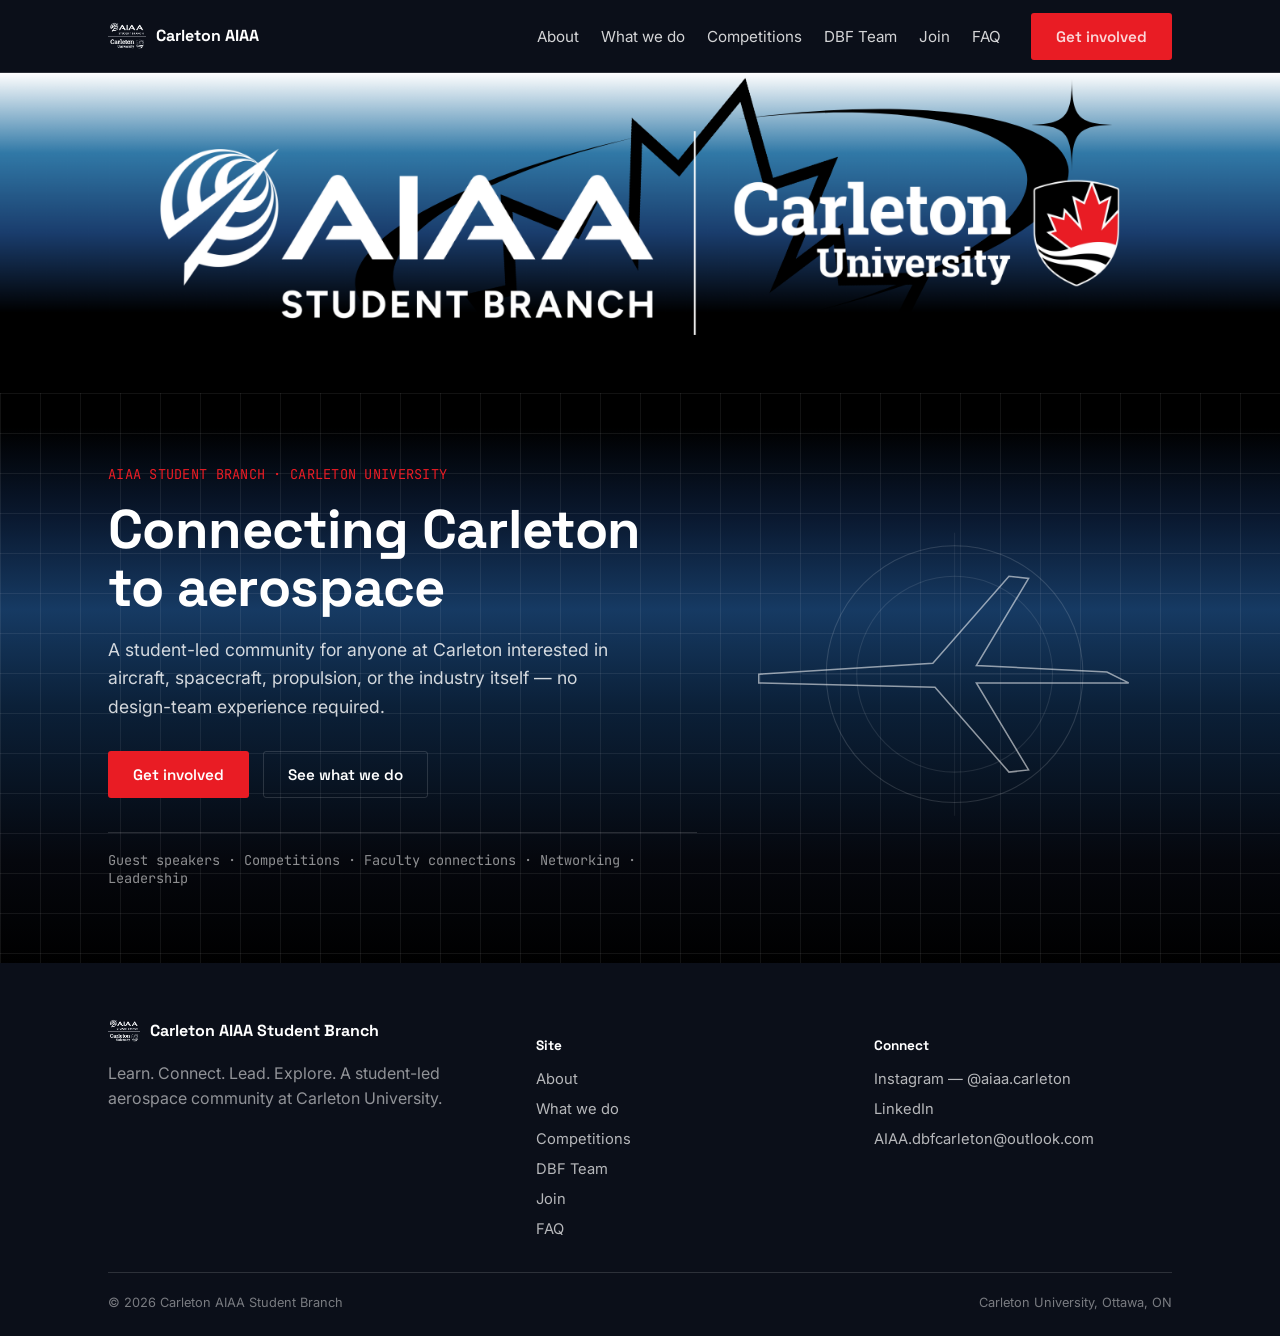
==== index.html @ 4fc7aabe "Logo Changes and Sponsorship Changes" ====
<!DOCTYPE html>
<html lang="en">
<head>
<meta charset="UTF-8">
<meta name="viewport" content="width=device-width, initial-scale=1">
<title>Home — Carleton AIAA Student Branch</title>
<meta name="description" content="The AIAA Student Branch at Carleton University — guest speakers, competitions like Design/Build/Fly, faculty connections, and a student-led aerospace community.">
<link rel="stylesheet" href="style.css">
</head>
<body>
<nav class="nav">
  <div class="wrap">
    <a href="index.html" class="nav-brand">
      <img src="assets/square_transparent.png" alt="Carleton AIAA">
      <span>Carleton AIAA</span>
    </a>
    <button class="nav-toggle" id="navToggle" aria-label="Toggle menu" aria-expanded="false">&#9776;</button>
    <ul class="nav-links" id="navLinks">
      <li><a href="about.html">About</a></li>
      <li><a href="what-we-do.html">What we do</a></li>
      <li><a href="competitions.html">Competitions</a></li>
      <li><a href="dbf.html">DBF Team</a></li>
      <li><a href="join.html">Join</a></li>
      <li><a href="faq.html">FAQ</a></li>
      <li class="nav-cta"><a class="btn btn-primary" href="join.html">Get involved</a></li>
    </ul>
  </div>
</nav>
<div class="banner"><img src="assets/banner.png" alt="Carleton AIAA — Carleton University"></div>
<header class="hero" id="top">
  <div class="blueprint-grid"></div>
  <div class="wrap">
    <div>
      <div class="hero-kicker">AIAA STUDENT BRANCH &middot; CARLETON UNIVERSITY</div>
      <h1>Connecting Carleton to aerospace</h1>
      <p class="lead">A student-led community for anyone at Carleton interested in aircraft, spacecraft, propulsion, or the industry itself — no design-team experience required.</p>
      <div class="hero-actions">
        <a class="btn btn-primary" href="join.html">Get involved</a>
        <a class="btn btn-ghost" href="what-we-do.html">See what we do</a>
      </div>
      <div class="hero-chips mono">Guest speakers &middot; Competitions &middot; Faculty connections &middot; Networking &middot; Leadership</div>
    </div>
    <div class="hero-art" aria-hidden="true">
      <svg viewBox="0 0 400 300" fill="none" xmlns="http://www.w3.org/2000/svg">
  <path d="M20 150 L180 140 L250 60 L268 62 L220 142 L340 148 L360 158 L220 158 L268 238 L250 240 L182 162 L20 158 Z" stroke="currentColor" stroke-width="1.4"/>
  <circle cx="200" cy="150" r="118" stroke="currentColor" stroke-opacity="0.25" stroke-width="1"/>
  <circle cx="200" cy="150" r="90" stroke="currentColor" stroke-opacity="0.18" stroke-width="1"/>
  <line x1="200" y1="20" x2="200" y2="280" stroke="currentColor" stroke-opacity="0.12"/>
  <line x1="60" y1="150" x2="340" y2="150" stroke="currentColor" stroke-opacity="0.12"/>
</svg>
    </div>
  </div>
</header>
<footer>
  <div class="wrap">
    <div class="footer-top">
      <div>
        <div class="footer-brand">
          <img src="assets/square_transparent.png" alt="Carleton AIAA">
          <span>Carleton AIAA Student Branch</span>
        </div>
        <p style="color:rgba(255,255,255,0.55); max-width: 34ch;">Learn. Connect. Lead. Explore. A student-led aerospace community at Carleton University.</p>
      </div>
      <div>
        <h5>Site</h5>
        <ul>
          <li><a href="about.html">About</a></li>
          <li><a href="what-we-do.html">What we do</a></li>
          <li><a href="competitions.html">Competitions</a></li>
          <li><a href="dbf.html">DBF Team</a></li>
          <li><a href="join.html">Join</a></li>
          <li><a href="faq.html">FAQ</a></li>
        </ul>
      </div>
      <div>
        <h5>Connect</h5>
        <ul>
          <li><a href="https://www.instagram.com/aiaa.carleton" target="_blank" rel="noopener">Instagram &mdash; @aiaa.carleton</a></li>
          <li><a href="https://www.linkedin.com/company/108041948/" target="_blank" rel="noopener">LinkedIn</a></li>
          <li><a href="mailto:AIAA.dbfcarleton@outlook.com">AIAA.dbfcarleton@outlook.com</a></li>
        </ul>
      </div>
    </div>
    <div class="footer-bottom">
      <span>&copy; <span id="year"></span> Carleton AIAA Student Branch</span>
      <span>Carleton University, Ottawa, ON</span>
    </div>
  </div>
</footer>

<script src="script.js"></script>
</body>
</html>
---- style.css ----
/* ===================== Fonts ===================== */
@font-face {
  font-family: 'Space Grotesk';
  src: url('fonts/SpaceGrotesk.woff2') format('woff2');
  font-weight: 300 700;
  font-display: swap;
}
@font-face {
  font-family: 'Inter';
  src: url('fonts/Inter.woff2') format('woff2');
  font-weight: 100 900;
  font-display: swap;
}
@font-face {
  font-family: 'JetBrains Mono';
  src: url('fonts/JetBrainsMono.woff2') format('woff2');
  font-weight: 300 700;
  font-display: swap;
}

/* ===================== Tokens ===================== */
:root {
  --navy: #0B0F19;
  --blue-hi: #7FADCC;
  --blue-mid: #2C6D9B;
  --blue-deep: #17325A;
  --black: #000000;
  --paper: #FAF9F6;
  --paper-2: #F1EFEA;
  --red: #E91C24;
  --red-dim: #B4141A;
  --ink: #14151A;
  --ink-soft: #4A4C55;
  --line-light: rgba(0,0,0,0.12);
  --line-dark: rgba(255,255,255,0.14);
  --grid-line: rgba(255,255,255,0.07);
  --max: 1120px;

  /* the blended gradient used under any banner image - first stops MUST be pure
     black to seamlessly match the banner's own black bottom edge */
  --brand-gradient: linear-gradient(180deg,
    #000000 0%,
    #000000 6%,
    #0A1930 22%,
    #163A63 38%,
    #0B2038 55%,
    #05070D 82%,
    #000000 100%);
}

* { box-sizing: border-box; }
html { scroll-behavior: smooth; }
body {
  margin: 0;
  font-family: 'Inter', sans-serif;
  color: var(--ink);
  background: var(--paper);
  -webkit-font-smoothing: antialiased;
}
img { max-width: 100%; display: block; }
a { color: inherit; }
:focus-visible { outline: 2px solid var(--red); outline-offset: 3px; }
@media (prefers-reduced-motion: reduce) {
  html { scroll-behavior: auto; }
  * { animation: none !important; transition: none !important; }
}

.wrap { max-width: var(--max); margin: 0 auto; padding: 0 28px; }

h1, h2, h3 {
  font-family: 'Space Grotesk';
  font-weight: 700;
  letter-spacing: -0.01em;
  margin: 0;
  color: var(--ink);
}
p { line-height: 1.6; margin: 0 0 16px 0; max-width: 62ch; color: var(--ink-soft); }
p.lead { color: var(--ink); font-size: 1.05rem; }

.mono { font-family: 'JetBrains Mono'; }

.section { padding: 88px 0; }
.section.tight { padding: 64px 0; }
.section-head { max-width: 640px; margin-bottom: 40px; }
.section-head h2 { font-size: clamp(1.6rem, 3vw, 2.2rem); margin-bottom: 14px; }
.rule { width: 44px; height: 3px; background: var(--red); margin-bottom: 18px; }

.btn {
  display: inline-flex; align-items: center; gap: 8px;
  padding: 13px 24px; font-family: 'Space Grotesk'; font-weight: 600; font-size: 0.95rem;
  border-radius: 3px; text-decoration: none; border: 1px solid transparent; cursor: pointer;
}
.btn-primary { background: var(--red); color: #fff; }
.btn-primary:hover { background: var(--red-dim); }
.btn-ghost { border-color: var(--line-dark); color: #fff; }
.btn-ghost:hover { border-color: #fff; }
.btn-outline { border-color: var(--line-light); color: var(--ink); }
.btn-outline:hover { border-color: var(--ink); }

/* ===================== Nav ===================== */
.nav {
  background: var(--navy);
  border-bottom: 1px solid var(--line-dark);
  position: sticky; top: 0; z-index: 50;
}
.nav .wrap { display: flex; align-items: center; justify-content: space-between; height: 72px; }
.nav-brand { display: flex; align-items: center; gap: 10px; text-decoration: none; }
.nav-brand img { height: 38px; width: auto; }
.nav-brand span { font-family: 'Space Grotesk'; font-weight: 700; color: #fff; font-size: 1rem; line-height: 1.15; }
.nav-links { display: flex; align-items: center; gap: 22px; list-style: none; margin: 0; padding: 0; }
.nav-links a { color: rgba(255,255,255,0.82); text-decoration: none; font-size: 0.95rem; }
.nav-links a:hover, .nav-links a.active { color: #fff; }
.nav-links a.active { border-bottom: 2px solid var(--red); padding-bottom: 4px; }
.nav-cta { margin-left: 8px; }
.nav-toggle { display: none; }

@media (max-width: 1040px) {
  .nav-links {
    position: absolute; top: 72px; left: 0; right: 0; background: var(--navy);
    flex-direction: column; align-items: flex-start; padding: 8px 28px 24px; gap: 18px;
    border-bottom: 1px solid var(--line-dark); display: none;
  }
  .nav-links.open { display: flex; }
  .nav-links a.active { border-bottom: none; color: var(--red); }
  .nav-toggle {
    display: block; background: none; border: 1px solid var(--line-dark); color: #fff;
    width: 40px; height: 40px; border-radius: 3px; font-size: 1.1rem;
  }
  .nav-cta { margin-left: 0; }
}

/* ===================== Banner (full-bleed logo strip) ===================== */
.banner { width: 100%; line-height: 0; }
.banner img { width: 100%; height: auto; display: block; }

/* ===================== Hero (homepage only) ===================== */
.hero {
  position: relative;
  background: var(--brand-gradient);
  color: #fff;
  overflow: hidden;
  padding: 72px 0 76px;
}
.blueprint-grid {
  position: absolute; inset: 0;
  background-image:
    linear-gradient(var(--grid-line) 1px, transparent 1px),
    linear-gradient(90deg, var(--grid-line) 1px, transparent 1px);
  background-size: 40px 40px;
}
.hero .wrap { position: relative; z-index: 2; display: grid; grid-template-columns: 1.15fr 0.85fr; gap: 40px; align-items: center; }
.hero-kicker { font-family: 'JetBrains Mono'; font-size: 0.85rem; color: var(--red); margin-bottom: 18px; letter-spacing: 0.02em; }
.hero h1 { color: #fff; font-size: clamp(2.2rem, 4.4vw, 3.4rem); line-height: 1.06; margin-bottom: 20px; }
.hero p.lead { color: rgba(255,255,255,0.82); font-size: 1.1rem; max-width: 46ch; margin-bottom: 30px; }
.hero-actions { display: flex; gap: 14px; flex-wrap: wrap; margin-bottom: 34px; }
.hero-chips { font-size: 0.85rem; color: rgba(255,255,255,0.55); border-top: 1px solid var(--line-dark); padding-top: 18px; }
.hero-art { position: relative; }
.hero-art svg { width: 100%; height: auto; color: rgba(255,255,255,0.55); }
.hero-art svg { transition: transform 0.4s ease; }
.hero-art:hover svg { transform: scale(1.03) rotate(-1deg); }

/* card lift/hover polish for a more dynamic feel */
.nav-tile, .comp-card { transition: border-color 0.15s ease, transform 0.2s ease, box-shadow 0.2s ease; }
.nav-tile:hover, .comp-card:hover { transform: translateY(-3px); box-shadow: 0 10px 24px rgba(11,15,25,0.08); }
.btn { transition: background 0.15s ease, border-color 0.15s ease, transform 0.15s ease; }
.btn:hover { transform: translateY(-1px); }
.fact { transition: transform 0.2s ease; }
.fact:hover { transform: translateY(-2px); }

/* ===================== Sponsorship tiers ===================== */
.tier-grid { display: grid; grid-template-columns: repeat(4, 1fr); gap: 18px; margin-top: 32px; }
@media (max-width: 1000px) { .tier-grid { grid-template-columns: repeat(2, 1fr); } }
@media (max-width: 560px) { .tier-grid { grid-template-columns: 1fr; } }
.tier-card { border: 1px solid var(--line-light); border-radius: 4px; padding: 26px 22px; display: flex; flex-direction: column; }
.tier-card.featured { border-color: var(--red); position: relative; }
.tier-card.featured::before {
  content: 'MOST IMPACT'; position: absolute; top: -11px; left: 26px;
  background: var(--red); color: #fff; font-family: 'JetBrains Mono'; font-size: 0.68rem;
  padding: 3px 8px; border-radius: 2px; letter-spacing: 0.03em;
}
.tier-name { font-family: 'JetBrains Mono'; color: var(--red); font-size: 0.8rem; margin-bottom: 8px; }
.tier-card h3 { font-size: 1.3rem; margin-bottom: 4px; }
.tier-amount { font-family: 'Space Grotesk'; font-weight: 700; font-size: 1.05rem; color: var(--ink-soft); margin-bottom: 16px; }
.tier-card ul { list-style: none; margin: 0; padding: 0; display: flex; flex-direction: column; gap: 10px; flex: 1; }
.tier-card li { font-size: 0.88rem; color: var(--ink-soft); padding-left: 18px; position: relative; }
.tier-card li::before { content: '+'; position: absolute; left: 0; color: var(--red); font-weight: 700; }

/* ===================== Sponsor wall ===================== */
.sponsor-grid { display: grid; grid-template-columns: repeat(3, 1fr); gap: 20px; margin-top: 8px; }
@media (max-width: 700px) { .sponsor-grid { grid-template-columns: repeat(2, 1fr); } }
@media (max-width: 460px) { .sponsor-grid { grid-template-columns: 1fr; } }
.sponsor-card {
  border: 1px solid var(--line-light); border-radius: 4px; padding: 28px 20px;
  display: flex; flex-direction: column; align-items: center; text-align: center; gap: 12px;
  transition: border-color 0.15s ease, transform 0.2s ease;
}
.sponsor-card:hover { border-color: var(--red); transform: translateY(-3px); }
.sponsor-logo {
  width: 100%; height: 64px; display: flex; align-items: center; justify-content: center;
  font-family: 'Space Grotesk'; font-weight: 700; color: var(--ink-soft); font-size: 0.95rem;
  border: 1px dashed var(--line-light); border-radius: 3px; background: var(--paper-2);
}
.sponsor-card img.sponsor-logo { object-fit: contain; padding: 8px; border: none; background: none; }
.sponsor-name { font-family: 'Space Grotesk'; font-weight: 600; font-size: 0.95rem; }
.sponsor-tier-tag { font-family: 'JetBrains Mono'; font-size: 0.72rem; color: var(--red); }

.social-cta {
  display: flex; align-items: center; justify-content: space-between; flex-wrap: wrap; gap: 20px;
  background: var(--paper-2); border-radius: 4px; padding: 28px 32px; margin-top: 40px;
}
.social-cta h3 { font-size: 1.1rem; margin-bottom: 4px; }
.social-cta p { margin: 0; font-size: 0.9rem; }

/* ===================== Scroll reveal ===================== */
.reveal { opacity: 0; transform: translateY(22px); transition: opacity 0.65s ease, transform 0.65s ease; }
.reveal.is-visible { opacity: 1; transform: translateY(0); }
@media (prefers-reduced-motion: reduce) {
  .reveal { opacity: 1; transform: none; transition: none; }
}

/* ===================== Budget / timeline blocks ===================== */
.budget-grid { display: grid; grid-template-columns: 1fr 1fr; gap: 24px; margin-top: 28px; }
@media (max-width: 800px) { .budget-grid { grid-template-columns: 1fr; } }
.budget-card { border: 1px solid var(--line-light); border-radius: 4px; padding: 28px; }
.budget-card .bk { font-family: 'JetBrains Mono'; color: var(--red); font-size: 0.78rem; margin-bottom: 8px; }
.budget-card h3 { font-size: 1.1rem; margin-bottom: 2px; }
.budget-card .amount { font-family: 'Space Grotesk'; font-weight: 700; font-size: 1.8rem; margin: 8px 0 16px; }
.budget-bars { display: flex; flex-direction: column; gap: 10px; margin-bottom: 16px; }
.budget-bar-row { display: flex; align-items: center; gap: 12px; font-size: 0.85rem; }
.budget-bar-row .label { width: 100px; flex-shrink: 0; color: var(--ink-soft); }
.budget-bar-track { flex: 1; height: 8px; background: var(--paper-2); border-radius: 4px; overflow: hidden; }
.budget-bar-fill { height: 100%; background: var(--red); border-radius: 4px; }
.budget-bar-row .pct { width: 68px; text-align: right; font-family: 'JetBrains Mono'; font-size: 0.78rem; color: var(--ink-soft); }
.budget-card ul { list-style: none; margin: 0; padding: 0; font-size: 0.85rem; display: flex; flex-direction: column; gap: 6px; }
.budget-card li { padding-left: 16px; position: relative; color: var(--ink-soft); }
.budget-card li::before { content: '\2013'; position: absolute; left: 0; color: var(--red); }

.timeline-list { display: flex; flex-direction: column; margin-top: 8px; }
.timeline-row { display: grid; grid-template-columns: 130px 1fr; gap: 20px; padding: 14px 0; border-top: 1px solid var(--line-light); align-items: baseline; }
.timeline-list .timeline-row:last-child { border-bottom: 1px solid var(--line-light); }
.timeline-row .td { font-family: 'JetBrains Mono'; color: var(--red); font-size: 0.82rem; }
.timeline-row .te { font-family: 'Space Grotesk'; font-weight: 600; }

.contact-card {
  display: flex; flex-wrap: wrap; gap: 28px; background: var(--paper-2); border-radius: 4px;
  padding: 26px 30px; margin-top: 28px;
}
.contact-item .ck { font-family: 'JetBrains Mono'; font-size: 0.75rem; color: var(--red); margin-bottom: 4px; }
.contact-item .cv { font-family: 'Space Grotesk'; font-weight: 600; }
.contact-item a { color: inherit; }

/* ===================== Feature images (real photography) ===================== */
.feature-img-wrap { border-radius: 4px; overflow: hidden; margin-top: 32px; }
.feature-img-wrap img { width: 100%; height: auto; display: block; }
.feature-img-caption { font-family: 'JetBrains Mono'; font-size: 0.78rem; color: var(--ink-soft); margin-top: 10px; }

.comp-card-logo { width: 100%; height: 140px; object-fit: contain; background: #000; border-radius: 3px; margin-bottom: 16px; }

@media (max-width: 900px) {
  .hero .wrap { grid-template-columns: 1fr; }
  .hero-art { order: -1; max-width: 260px; margin: 0 auto 16px; opacity: 0.7; }
}

/* ===================== Page header (subpages) ===================== */
.page-header {
  position: relative;
  background: var(--brand-gradient);
  color: #fff;
  overflow: hidden;
  padding: 56px 0 52px;
}
.page-header .wrap { position: relative; z-index: 2; }
.page-header .crumb { font-family: 'JetBrains Mono'; font-size: 0.82rem; color: var(--red); margin-bottom: 14px; letter-spacing: 0.02em; }
.page-header .crumb a { text-decoration: none; color: inherit; }
.page-header .crumb a:hover { color: #fff; }
.page-header h1 { color: #fff; font-size: clamp(2rem, 3.6vw, 2.7rem); line-height: 1.1; margin-bottom: 14px; }
.page-header p.lead { color: rgba(255,255,255,0.82); max-width: 56ch; margin: 0; }

/* ===================== About / generic content ===================== */
.about-grid { display: grid; grid-template-columns: 1fr 1fr; gap: 60px; }
@media (max-width: 800px) { .about-grid { grid-template-columns: 1fr; } }

.callout { border-left: 2px solid var(--red); padding: 2px 0 2px 18px; margin: 22px 0; }
.callout p { color: var(--ink); font-size: 1.02rem; margin: 0; }

.alt { background: var(--paper-2); }

.item-rows { display: flex; flex-direction: column; }
.item-row { display: grid; grid-template-columns: 220px 1fr; gap: 28px; padding: 26px 0; border-top: 1px solid var(--line-light); }
.item-rows .item-row:last-child { border-bottom: 1px solid var(--line-light); }
.item-row h3 { font-size: 1.08rem; margin-bottom: 6px; }
.item-row p { margin: 0; font-size: 0.96rem; }
@media (max-width: 700px) { .item-row { grid-template-columns: 1fr; gap: 6px; } }

/* ===================== Competitions ===================== */
.dbf-feature {
  background: var(--navy); color: #fff; border-radius: 4px; padding: 52px;
  display: grid; grid-template-columns: 1fr 1fr; gap: 48px;
  position: relative; overflow: hidden;
}
.dbf-feature .blueprint-grid { background-size: 34px 34px; }
.dbf-feature > * { position: relative; z-index: 2; }
.dbf-tag { font-family: 'JetBrains Mono'; color: var(--red); font-size: 0.82rem; margin-bottom: 14px; }
.dbf-feature h3 { color: #fff; font-size: 1.7rem; margin-bottom: 14px; }
.dbf-feature p { color: rgba(255,255,255,0.78); }
.dbf-stats { display: flex; gap: 28px; margin: 22px 0 26px; flex-wrap: wrap; }
.dbf-stats div .num { font-family: 'Space Grotesk'; font-weight: 700; font-size: 1.5rem; color: #fff; display: block; }
.dbf-stats div .lbl { font-size: 0.78rem; color: rgba(255,255,255,0.55); }
.dbf-copy { grid-column: 1; }
.dbf-steps-col { grid-column: 2; }

.steps { counter-reset: step; list-style: none; margin: 0; padding: 0; }
.steps li { counter-increment: step; display: grid; grid-template-columns: 34px 1fr; gap: 14px; padding: 14px 0; border-top: 1px solid var(--line-dark); }
.steps li:first-child { border-top: none; }
.steps li::before { content: counter(step); font-family: 'JetBrains Mono'; color: var(--red); font-size: 0.9rem; }
.steps li strong { display: block; color: #fff; font-family: 'Space Grotesk'; font-size: 0.98rem; margin-bottom: 2px; }
.steps li span.d { color: rgba(255,255,255,0.68); font-size: 0.88rem; }

@media (max-width: 800px) {
  .dbf-feature { grid-template-columns: 1fr; padding: 32px; }
  .dbf-copy, .dbf-steps-col { grid-column: 1; }
}

.comp-grid { display: grid; grid-template-columns: repeat(2, 1fr); gap: 24px; margin-top: 32px; }
@media (max-width: 700px) { .comp-grid { grid-template-columns: 1fr; } }
.comp-card { border: 1px solid var(--line-light); padding: 28px; border-radius: 4px; }
.comp-card h4 { font-family: 'Space Grotesk'; font-size: 1.1rem; margin-bottom: 10px; }
.comp-card p { font-size: 0.92rem; margin-bottom: 14px; }
.comp-card a { font-size: 0.86rem; font-weight: 600; color: var(--red); text-decoration: none; }
.comp-card a:hover { text-decoration: underline; }

/* ===================== Leadership / Join ===================== */
.join-grid { display: grid; grid-template-columns: 1.1fr 0.9fr; gap: 56px; }
@media (max-width: 850px) { .join-grid { grid-template-columns: 1fr; } }

.roles { display: flex; flex-direction: column; }
.role { padding: 16px 0; border-top: 1px solid var(--line-light); }
.roles .role:last-child { border-bottom: 1px solid var(--line-light); }
.role .rt { font-family: 'JetBrains Mono'; color: var(--red); font-size: 0.82rem; margin-bottom: 4px; }
.role p { margin: 0; font-size: 0.92rem; }

.price-card { background: var(--navy); color: #fff; border-radius: 4px; padding: 36px; }
.price-card .pk { font-family: 'JetBrains Mono'; color: var(--red); font-size: 0.82rem; margin-bottom: 10px; }
.price-card h3 { color: #fff; font-size: 1.3rem; margin-bottom: 14px; }
.price-card p { color: rgba(255,255,255,0.75); font-size: 0.92rem; }
.price-row { display: flex; align-items: baseline; gap: 10px; margin: 18px 0 22px; }
.price-row .amount { font-family: 'Space Grotesk'; font-weight: 700; font-size: 2rem; color: #fff; }
.price-row .per { font-size: 0.85rem; color: rgba(255,255,255,0.55); }
.qr-row { display: flex; align-items: center; gap: 16px; margin-top: 24px; padding-top: 24px; border-top: 1px solid var(--line-dark); }
.qr-row img { width: 84px; height: 84px; background: #fff; padding: 5px; border-radius: 2px; }
.qr-row .qt { font-family: 'Space Grotesk'; font-weight: 600; font-size: 0.95rem; color: #fff; }
.qr-row .qs { font-size: 0.8rem; color: rgba(255,255,255,0.6); }

/* ===================== FAQ ===================== */
.faq-list { max-width: 760px; }
details { border-top: 1px solid var(--line-light); padding: 20px 0; }
.faq-list details:last-child { border-bottom: 1px solid var(--line-light); }
summary {
  font-family: 'Space Grotesk'; font-weight: 600; font-size: 1.02rem;
  cursor: pointer; list-style: none; display: flex; justify-content: space-between; align-items: center; gap: 12px;
}
summary::-webkit-details-marker { display: none; }
summary::after { content: '+'; font-weight: 400; color: var(--red); font-size: 1.3rem; flex-shrink: 0; }
details[open] summary::after { content: '\2212'; }
details p { margin-top: 12px; margin-bottom: 0; font-size: 0.95rem; }

/* ===================== Homepage: minimal nav teaser tiles ===================== */
.nav-tiles { display: grid; grid-template-columns: repeat(5, 1fr); gap: 18px; margin-top: -1px; }
@media (max-width: 900px) { .nav-tiles { grid-template-columns: repeat(2, 1fr); } }
@media (max-width: 560px) { .nav-tiles { grid-template-columns: 1fr; } }
.nav-tile {
  display: block; text-decoration: none; color: var(--ink);
  border: 1px solid var(--line-light); border-radius: 4px; padding: 24px 20px;
  transition: border-color 0.15s ease;
}
.nav-tile:hover { border-color: var(--red); }
.nav-tile .nt-label { font-family: 'JetBrains Mono'; font-size: 0.76rem; color: var(--red); margin-bottom: 8px; }
.nav-tile h3 { font-size: 1.05rem; margin-bottom: 6px; }
.nav-tile p { font-size: 0.86rem; margin: 0; }

/* ===================== Closing CTA band (subpages) ===================== */
.cta-band { background: var(--navy); color: #fff; }
.cta-band + .cta-band { border-top: 1px solid var(--line-dark); }
.cta-band .wrap {
  display: flex; align-items: center; justify-content: space-between; flex-wrap: wrap; gap: 20px;
  padding: 44px 28px;
}
.cta-band h3 { color: #fff; font-size: 1.3rem; margin-bottom: 6px; }
.cta-band p { color: rgba(255,255,255,0.7); margin: 0; font-size: 0.95rem; }
.cta-band .cta-actions { display: flex; gap: 12px; flex-wrap: wrap; }

/* ===================== Quick facts strip ===================== */
.facts-strip { display: grid; grid-template-columns: repeat(3, 1fr); gap: 24px; margin: 8px 0 0; }
@media (max-width: 700px) { .facts-strip { grid-template-columns: 1fr; } }
.fact { border-top: 2px solid var(--red); padding-top: 14px; }
.fact .fk { font-family: 'JetBrains Mono'; font-size: 0.78rem; color: var(--red); margin-bottom: 6px; }
.fact .fv { font-family: 'Space Grotesk'; font-weight: 700; font-size: 1.15rem; margin-bottom: 4px; }
.fact .fd { font-size: 0.86rem; color: var(--ink-soft); }

/* ===================== DBF page specifics ===================== */
.dbf-hero-logo { height: 1.3in; margin-bottom: 18px; background: var(--paper); padding: 14px 22px; border-radius: 4px; }
.mission-steps { counter-reset: m; list-style: none; margin: 0; padding: 0; display: flex; flex-direction: column; }
.mission-steps li { counter-increment: m; display: grid; grid-template-columns: 40px 1fr; gap: 16px; padding: 20px 0; border-top: 1px solid var(--line-light); }
.mission-steps li:first-child { border-top: none; }
.mission-steps li::before {
  content: counter(m);
  font-family: 'JetBrains Mono'; color: var(--red); font-size: 0.85rem; font-weight: 600;
}
.mission-steps li strong { display: block; font-family: 'Space Grotesk'; font-size: 1.02rem; margin-bottom: 4px; }
.mission-steps li p { margin: 0; font-size: 0.92rem; }

/* ===================== Footer ===================== */
footer { background: var(--navy); color: rgba(255,255,255,0.7); padding: 52px 0 26px; }
.footer-top { display: grid; grid-template-columns: 1.3fr 1fr 1fr; gap: 40px; padding-bottom: 34px; border-bottom: 1px solid var(--line-dark); }
@media (max-width: 700px) { .footer-top { grid-template-columns: 1fr; } }
.footer-brand { display: flex; align-items: center; gap: 10px; margin-bottom: 14px; }
.footer-brand img { height: 32px; }
.footer-brand span { font-family: 'Space Grotesk'; font-weight: 700; color: #fff; }
footer h5 { font-family: 'Space Grotesk'; color: #fff; font-size: 0.85rem; margin-bottom: 14px; }
footer ul { list-style: none; margin: 0; padding: 0; display: flex; flex-direction: column; gap: 10px; }
footer a { text-decoration: none; color: rgba(255,255,255,0.7); font-size: 0.92rem; }
footer a:hover { color: #fff; }
.footer-bottom { display: flex; justify-content: space-between; flex-wrap: wrap; gap: 10px; padding-top: 22px; font-size: 0.8rem; color: rgba(255,255,255,0.45); }
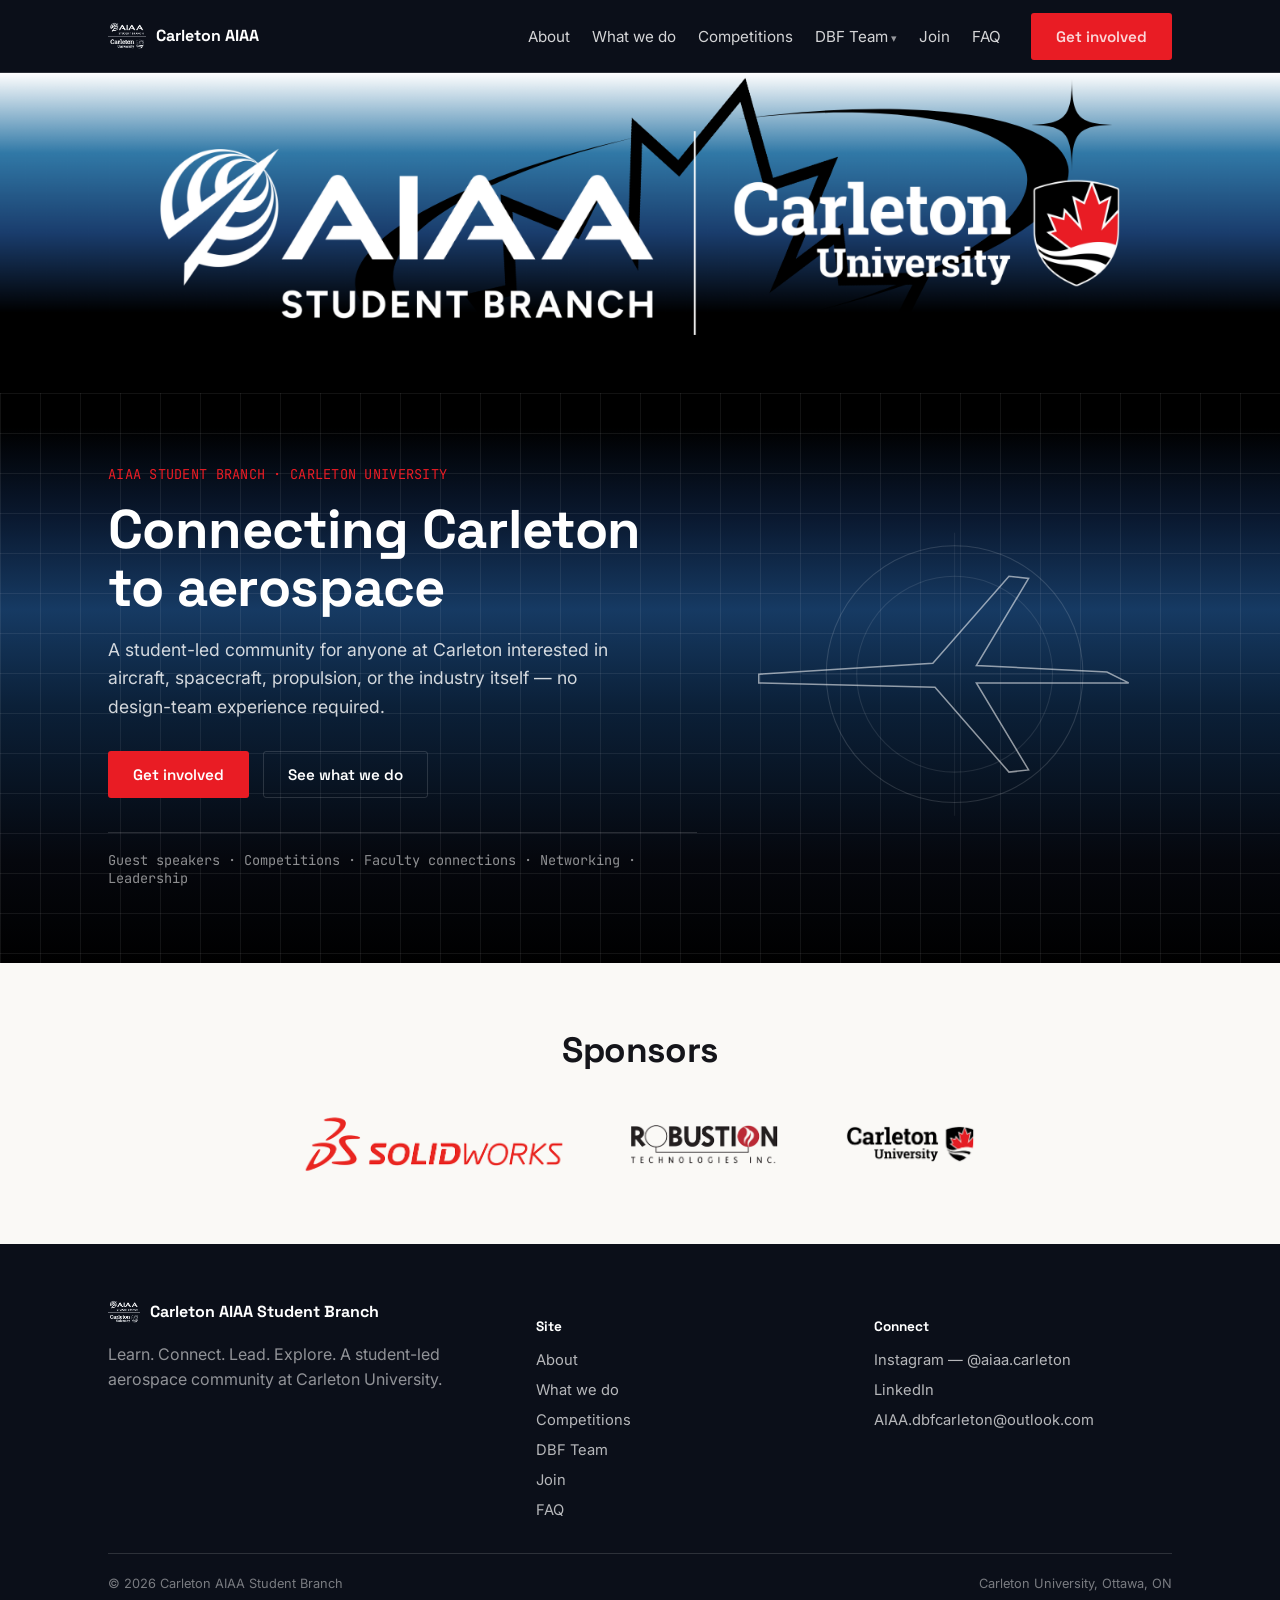
==== commit fdab2efd: "October 14th Updates" ====
--- a/index.html
+++ b/index.html
@@ -19,7 +19,13 @@
       <li><a href="about.html">About</a></li>
       <li><a href="what-we-do.html">What we do</a></li>
       <li><a href="competitions.html">Competitions</a></li>
-      <li><a href="dbf.html">DBF Team</a></li>
+      <li class="nav-item-dropdown">
+        <a href="dbf.html">DBF Team</a>
+        <ul class="nav-dropdown">
+          <li><a href="sponsorships.html">Sponsorships</a></li>
+          <li><a href="sponsors.html">Sponsors</a></li>
+        </ul>
+      </li>
       <li><a href="join.html">Join</a></li>
       <li><a href="faq.html">FAQ</a></li>
       <li class="nav-cta"><a class="btn btn-primary" href="join.html">Get involved</a></li>
@@ -51,6 +57,20 @@
     </div>
   </div>
 </header>
+
+<section class="section tight" id="sponsors">
+  <div class="wrap" style="text-align:center;">
+    <div class="section-head" style="margin: 0 auto 8px; text-align:center;">
+      <h2>Sponsors</h2>
+    </div>
+    <div class="sponsor-strip">
+      <img class="tier-partner" src="assets/sponsor_solidworks.png" alt="SOLIDWORKS">
+      <img class="tier-gold" src="assets/sponsor_robustion.png" alt="Robustion Technologies Inc.">
+      <img class="tier-silver" src="assets/sponsor_carleton.png" alt="Carleton University">
+    </div>
+  </div>
+</section>
+
 <footer>
   <div class="wrap">
     <div class="footer-top">
--- a/style.css
+++ b/style.css
@@ -114,6 +114,26 @@
 .nav-cta { margin-left: 8px; }
 .nav-toggle { display: none; }
 
+/* DBF Team dropdown (desktop: hover reveal; mobile: static sub-list, see media query) */
+.nav-item-dropdown { position: relative; }
+.nav-item-dropdown > a::after { content: ' \25BE'; font-size: 0.7em; opacity: 0.7; }
+.nav-dropdown {
+  position: absolute; top: calc(100% + 8px); left: 0; margin: 0; padding: 6px 0; list-style: none;
+  min-width: 190px; background: var(--navy); border: 1px solid var(--line-dark); border-radius: 4px;
+  box-shadow: 0 14px 28px rgba(0,0,0,0.4);
+  opacity: 0; visibility: hidden; transform: translateY(-6px);
+  transition: opacity 0.15s ease, transform 0.15s ease, visibility 0.15s; z-index: 60;
+}
+/* invisible bridge so the pointer can travel from the link to the menu without it closing */
+.nav-dropdown::before { content: ''; position: absolute; left: 0; right: 0; top: -10px; height: 10px; }
+.nav-item-dropdown:hover .nav-dropdown,
+.nav-item-dropdown:focus-within .nav-dropdown { opacity: 1; visibility: visible; transform: translateY(0); }
+.nav-dropdown a {
+  display: block; padding: 9px 18px; font-size: 0.9rem; white-space: nowrap;
+  color: rgba(255,255,255,0.82); text-decoration: none;
+}
+.nav-dropdown a:hover { color: #fff; background: rgba(255,255,255,0.07); }
+
 @media (max-width: 1040px) {
   .nav-links {
     position: absolute; top: 72px; left: 0; right: 0; background: var(--navy);
@@ -127,6 +147,14 @@
     width: 40px; height: 40px; border-radius: 3px; font-size: 1.1rem;
   }
   .nav-cta { margin-left: 0; }
+
+  .nav-item-dropdown { width: 100%; }
+  .nav-dropdown {
+    position: static; opacity: 1; visibility: visible; transform: none; padding: 6px 0 0 14px; min-width: 0;
+    background: none; border: none; box-shadow: none;
+  }
+  .nav-dropdown::before { display: none; }
+  .nav-dropdown a { padding: 6px 0; color: rgba(255,255,255,0.65); }
 }
 
 /* ===================== Banner (full-bleed logo strip) ===================== */
@@ -190,7 +218,7 @@
 @media (max-width: 700px) { .sponsor-grid { grid-template-columns: repeat(2, 1fr); } }
 @media (max-width: 460px) { .sponsor-grid { grid-template-columns: 1fr; } }
 .sponsor-card {
-  border: 1px solid var(--line-light); border-radius: 4px; padding: 28px 20px;
+  border: 1px solid var(--line-light); border-radius: 4px; padding: 28px 20px; background: var(--paper);
   display: flex; flex-direction: column; align-items: center; text-align: center; gap: 12px;
   transition: border-color 0.15s ease, transform 0.2s ease;
 }
@@ -201,6 +229,20 @@
   border: 1px dashed var(--line-light); border-radius: 3px; background: var(--paper-2);
 }
 .sponsor-card img.sponsor-logo { object-fit: contain; padding: 8px; border: none; background: none; }
+.sponsor-logo-img { width: auto; max-width: 100%; object-fit: contain; margin: 0 auto; mix-blend-mode: multiply; }
+.sponsor-logo-img.tier-partner { height: 76px; }
+.sponsor-logo-img.tier-gold { height: 60px; }
+.sponsor-logo-img.tier-silver { height: 48px; }
+.sponsor-logo-img.tier-bronze { height: 38px; }
+
+/* Homepage sponsor strip: logo size reflects sponsor level, no text labels */
+.sponsor-strip { display: flex; align-items: center; justify-content: center; gap: 56px; flex-wrap: wrap; margin-top: 36px; }
+.sponsor-strip img { width: auto; object-fit: contain; mix-blend-mode: multiply; }
+.sponsor-strip img.tier-partner { height: 72px; }
+.sponsor-strip img.tier-gold { height: 56px; }
+.sponsor-strip img.tier-silver { height: 44px; }
+.sponsor-strip img.tier-bronze { height: 34px; }
+@media (max-width: 700px) { .sponsor-strip { gap: 34px; } }
 .sponsor-name { font-family: 'Space Grotesk'; font-weight: 600; font-size: 0.95rem; }
 .sponsor-tier-tag { font-family: 'JetBrains Mono'; font-size: 0.72rem; color: var(--red); }
 
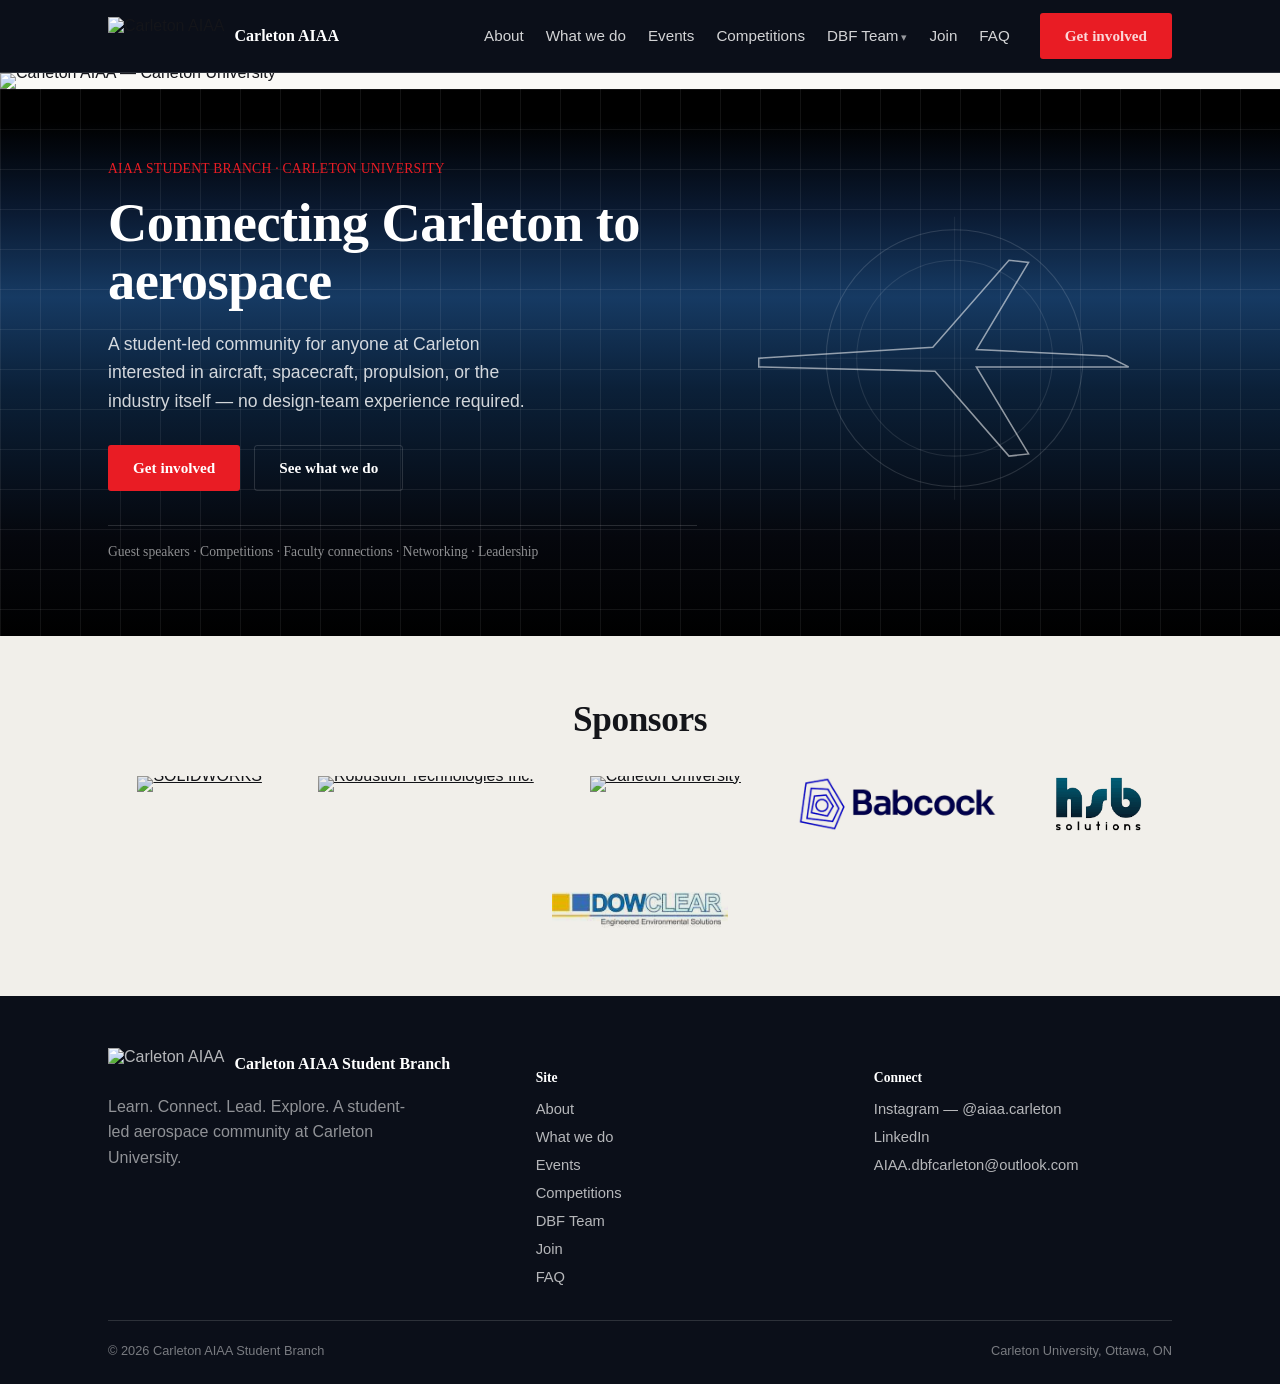
==== commit c4b12904: "Sponsorhip Updates, and Upcoming Events" ====
--- a/index.html
+++ b/index.html
@@ -18,6 +18,7 @@
     <ul class="nav-links" id="navLinks">
       <li><a href="about.html">About</a></li>
       <li><a href="what-we-do.html">What we do</a></li>
+      <li><a href="events.html">Events</a></li>
       <li><a href="competitions.html">Competitions</a></li>
       <li class="nav-item-dropdown">
         <a href="dbf.html">DBF Team</a>
@@ -58,15 +59,31 @@
   </div>
 </header>
 
-<section class="section tight" id="sponsors">
+<section class="section" id="homeEvents">
+  <div class="wrap">
+    <div class="section-head">
+      <div class="rule"></div>
+      <h2>Upcoming events</h2>
+      <p class="lead">Seminars, socials, and everything else coming up at the branch.</p>
+    </div>
+    <div class="event-list"></div>
+    <p class="events-more"><a class="btn btn-outline" href="events.html">See all events &rarr;</a></p>
+  </div>
+</section>
+
+<section class="section tight alt" id="sponsors">
   <div class="wrap" style="text-align:center;">
     <div class="section-head" style="margin: 0 auto 8px; text-align:center;">
       <h2>Sponsors</h2>
     </div>
     <div class="sponsor-strip">
-      <img class="tier-partner" src="assets/sponsor_solidworks.png" alt="SOLIDWORKS">
-      <img class="tier-gold" src="assets/sponsor_robustion.png" alt="Robustion Technologies Inc.">
-      <img class="tier-silver" src="assets/sponsor_carleton.png" alt="Carleton University">
+      <a href="https://mhirj.com/" target="_blank" rel="noopener noreferrer" aria-label="MHI RJ Aviation Group (opens in a new tab)"><img class="tier-partner" src="assets/sponsor_mhirj.png" alt="MHI RJ Aviation Group" onerror="this.parentElement.style.display='none'"></a>
+      <a href="https://www.solidworks.com/" target="_blank" rel="noopener noreferrer" aria-label="SOLIDWORKS (opens in a new tab)"><img class="tier-gold" src="assets/sponsor_solidworks.png" alt="SOLIDWORKS"></a>
+      <a href="https://www.robustion.ca/" target="_blank" rel="noopener noreferrer" aria-label="Robustion Technologies Inc. (opens in a new tab)"><img class="tier-gold" src="assets/sponsor_robustion.png" alt="Robustion Technologies Inc."></a>
+      <a href="https://carleton.ca/" target="_blank" rel="noopener noreferrer" aria-label="Carleton University (opens in a new tab)"><img class="tier-gold" src="assets/sponsor_carleton.png" alt="Carleton University"></a>
+      <a href="https://www.babcockinternational.com/" target="_blank" rel="noopener noreferrer" aria-label="Babcock International (opens in a new tab)"><img class="tier-gold" src="assets/sponsor_babcock.png" alt="Babcock International"></a>
+      <a href="https://www.hsb-solutions.com/" target="_blank" rel="noopener noreferrer" aria-label="hsb solutions (opens in a new tab)"><img class="tier-gold" src="assets/sponsor_hsb.png" alt="hsb solutions"></a>
+      <a href="https://dowclear.com/" target="_blank" rel="noopener noreferrer" aria-label="Dowclear Engineered Environmental Solutions (opens in a new tab)"><img class="tier-silver" src="assets/sponsor_dowclear.png" alt="Dowclear Engineered Environmental Solutions"></a>
     </div>
   </div>
 </section>
@@ -86,6 +103,7 @@
         <ul>
           <li><a href="about.html">About</a></li>
           <li><a href="what-we-do.html">What we do</a></li>
+          <li><a href="events.html">Events</a></li>
           <li><a href="competitions.html">Competitions</a></li>
           <li><a href="dbf.html">DBF Team</a></li>
           <li><a href="join.html">Join</a></li>
@@ -108,6 +126,7 @@
   </div>
 </footer>
 
+<script src="events.js"></script>
 <script src="script.js"></script>
 </body>
 </html>
--- a/style.css
+++ b/style.css
@@ -223,6 +223,7 @@
   transition: border-color 0.15s ease, transform 0.2s ease;
 }
 .sponsor-card:hover { border-color: var(--red); transform: translateY(-3px); }
+a.sponsor-card { text-decoration: none; color: inherit; }
 .sponsor-logo {
   width: 100%; height: 64px; display: flex; align-items: center; justify-content: center;
   font-family: 'Space Grotesk'; font-weight: 700; color: var(--ink-soft); font-size: 0.95rem;
@@ -242,6 +243,9 @@
 .sponsor-strip img.tier-gold { height: 56px; }
 .sponsor-strip img.tier-silver { height: 44px; }
 .sponsor-strip img.tier-bronze { height: 34px; }
+.sponsor-strip a { display: flex; line-height: 0; }
+/* hover effect lives on the image, not the link: a transform on the link would break the multiply blend */
+.sponsor-strip a:hover img, .sponsor-strip a:focus-visible img { opacity: 0.7; }
 @media (max-width: 700px) { .sponsor-strip { gap: 34px; } }
 .sponsor-name { font-family: 'Space Grotesk'; font-weight: 600; font-size: 0.95rem; }
 .sponsor-tier-tag { font-family: 'JetBrains Mono'; font-size: 0.72rem; color: var(--red); }
@@ -463,3 +467,45 @@
 footer a { text-decoration: none; color: rgba(255,255,255,0.7); font-size: 0.92rem; }
 footer a:hover { color: #fff; }
 .footer-bottom { display: flex; justify-content: space-between; flex-wrap: wrap; gap: 10px; padding-top: 22px; font-size: 0.8rem; color: rgba(255,255,255,0.45); }
+
+/* ===================== Events ===================== */
+.event-list { display: flex; flex-direction: column; gap: 22px; }
+.event-card {
+  display: grid; grid-template-columns: 220px 1fr; gap: 0;
+  border: 1px solid var(--line-light); border-radius: 4px; overflow: hidden; background: var(--paper);
+  transition: border-color 0.15s ease, transform 0.2s ease, box-shadow 0.2s ease;
+}
+.event-card:hover { border-color: var(--red); transform: translateY(-3px); box-shadow: 0 10px 24px rgba(11,15,25,0.08); }
+.event-poster { display: block; background: var(--navy); line-height: 0; }
+.event-poster img { width: 100%; height: 100%; aspect-ratio: 4 / 5; object-fit: cover; }
+.event-body { display: grid; grid-template-columns: 76px 1fr; gap: 24px; padding: 28px 30px; align-items: start; }
+.event-date {
+  display: flex; flex-direction: column; align-items: center; text-align: center;
+  border-top: 2px solid var(--red); padding-top: 10px;
+}
+.event-date .ed-wk { font-size: 0.74rem; color: var(--red); text-transform: uppercase; letter-spacing: 0.04em; }
+.event-date .ed-day { font-family: 'Space Grotesk'; font-weight: 700; font-size: 2.2rem; line-height: 1.05; color: var(--ink); }
+.event-date .ed-mo { font-size: 0.78rem; color: var(--ink-soft); text-transform: uppercase; letter-spacing: 0.04em; }
+.event-type { font-size: 0.78rem; color: var(--red); margin-bottom: 8px; text-transform: uppercase; letter-spacing: 0.03em; }
+.event-info h3 { font-size: clamp(1.3rem, 2.4vw, 1.65rem); line-height: 1.15; margin-bottom: 10px; }
+.event-speaker { margin-bottom: 14px; color: var(--ink-soft); }
+.event-speaker strong { color: var(--ink); font-weight: 600; }
+.event-meta { display: flex; flex-wrap: wrap; gap: 8px 18px; margin-bottom: 14px; font-family: 'Space Grotesk'; font-weight: 600; font-size: 0.95rem; }
+.event-meta span + span { position: relative; padding-left: 18px; }
+.event-meta span + span::before { content: ''; position: absolute; left: 0; top: 50%; width: 8px; height: 2px; background: var(--red); }
+.event-desc { font-size: 0.95rem; }
+.event-note { font-size: 0.76rem; color: var(--ink-soft); letter-spacing: 0.02em; margin-bottom: 18px; }
+.event-info .btn { margin-top: 4px; }
+.event-empty { border: 1px dashed var(--line-light); border-radius: 4px; padding: 36px 30px; background: var(--paper-2); }
+.event-empty h3 { font-size: 1.15rem; margin-bottom: 8px; }
+.event-empty p { margin: 0; }
+.event-empty a { color: var(--red); }
+.events-more { margin-top: 26px; }
+.past-speaker { font-weight: 400; color: var(--ink-soft); }
+@media (max-width: 760px) {
+  .event-card { grid-template-columns: 1fr; }
+  .event-poster img { aspect-ratio: auto; height: auto; max-height: 520px; object-fit: contain; }
+  .event-body { grid-template-columns: 1fr; gap: 16px; padding: 24px; }
+  .event-date { flex-direction: row; gap: 10px; align-items: baseline; justify-content: flex-start; }
+  .event-date .ed-day { font-size: 1.4rem; }
+}
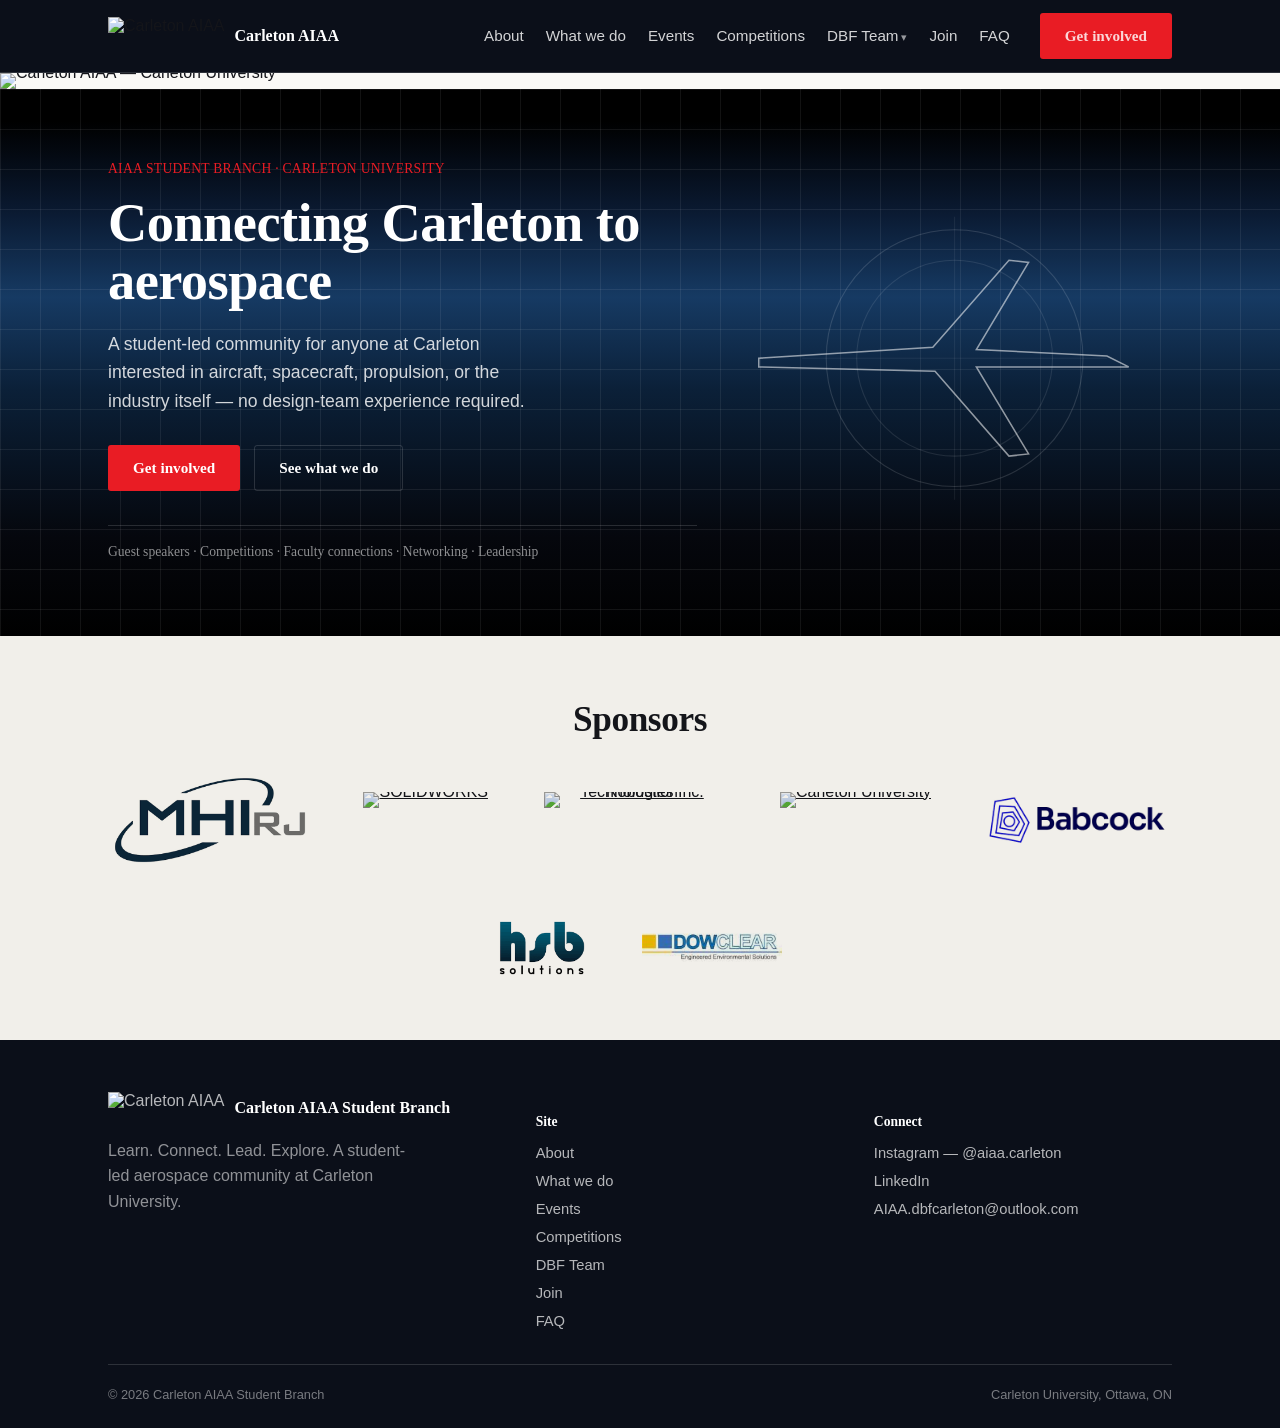
==== commit 376e8db7: "Missing Sponsor update and format" ====
--- a/index.html
+++ b/index.html
@@ -5,7 +5,7 @@
 <meta name="viewport" content="width=device-width, initial-scale=1">
 <title>Home — Carleton AIAA Student Branch</title>
 <meta name="description" content="The AIAA Student Branch at Carleton University — guest speakers, competitions like Design/Build/Fly, faculty connections, and a student-led aerospace community.">
-<link rel="stylesheet" href="style.css">
+<link rel="stylesheet" href="style.css?v=2">
 </head>
 <body>
 <nav class="nav">
@@ -77,7 +77,7 @@
       <h2>Sponsors</h2>
     </div>
     <div class="sponsor-strip">
-      <a href="https://mhirj.com/" target="_blank" rel="noopener noreferrer" aria-label="MHI RJ Aviation Group (opens in a new tab)"><img class="tier-partner" src="assets/sponsor_mhirj.png" alt="MHI RJ Aviation Group" onerror="this.parentElement.style.display='none'"></a>
+      <a href="https://mhirj.com/en" target="_blank" rel="noopener noreferrer" aria-label="MHI RJ Aviation Group (opens in a new tab)"><img class="tier-partner" src="assets/sponsor_mhirj.png" alt="MHI RJ Aviation Group"></a>
       <a href="https://www.solidworks.com/" target="_blank" rel="noopener noreferrer" aria-label="SOLIDWORKS (opens in a new tab)"><img class="tier-gold" src="assets/sponsor_solidworks.png" alt="SOLIDWORKS"></a>
       <a href="https://www.robustion.ca/" target="_blank" rel="noopener noreferrer" aria-label="Robustion Technologies Inc. (opens in a new tab)"><img class="tier-gold" src="assets/sponsor_robustion.png" alt="Robustion Technologies Inc."></a>
       <a href="https://carleton.ca/" target="_blank" rel="noopener noreferrer" aria-label="Carleton University (opens in a new tab)"><img class="tier-gold" src="assets/sponsor_carleton.png" alt="Carleton University"></a>
@@ -126,7 +126,7 @@
   </div>
 </footer>
 
-<script src="events.js"></script>
-<script src="script.js"></script>
+<script src="events.js?v=2"></script>
+<script src="script.js?v=2"></script>
 </body>
 </html>
--- a/style.css
+++ b/style.css
@@ -231,18 +231,20 @@
 }
 .sponsor-card img.sponsor-logo { object-fit: contain; padding: 8px; border: none; background: none; }
 .sponsor-logo-img { width: auto; max-width: 100%; object-fit: contain; margin: 0 auto; mix-blend-mode: multiply; }
-.sponsor-logo-img.tier-partner { height: 76px; }
-.sponsor-logo-img.tier-gold { height: 60px; }
-.sponsor-logo-img.tier-silver { height: 48px; }
-.sponsor-logo-img.tier-bronze { height: 38px; }
+/* Logo size = sponsor level. Each tier caps height AND width so very wide logos
+   don't look bigger than tall ones. Partner > Gold > Silver > Bronze. */
+.sponsor-logo-img.tier-partner { height: 92px; max-width: 240px; }
+.sponsor-logo-img.tier-gold    { height: 60px; max-width: 190px; }
+.sponsor-logo-img.tier-silver  { height: 46px; max-width: 150px; }
+.sponsor-logo-img.tier-bronze  { height: 36px; max-width: 120px; }
 
 /* Homepage sponsor strip: logo size reflects sponsor level, no text labels */
 .sponsor-strip { display: flex; align-items: center; justify-content: center; gap: 56px; flex-wrap: wrap; margin-top: 36px; }
 .sponsor-strip img { width: auto; object-fit: contain; mix-blend-mode: multiply; }
-.sponsor-strip img.tier-partner { height: 72px; }
-.sponsor-strip img.tier-gold { height: 56px; }
-.sponsor-strip img.tier-silver { height: 44px; }
-.sponsor-strip img.tier-bronze { height: 34px; }
+.sponsor-strip img.tier-partner { height: 88px; max-width: 230px; }
+.sponsor-strip img.tier-gold    { height: 56px; max-width: 180px; }
+.sponsor-strip img.tier-silver  { height: 42px; max-width: 140px; }
+.sponsor-strip img.tier-bronze  { height: 32px; max-width: 110px; }
 .sponsor-strip a { display: flex; line-height: 0; }
 /* hover effect lives on the image, not the link: a transform on the link would break the multiply blend */
 .sponsor-strip a:hover img, .sponsor-strip a:focus-visible img { opacity: 0.7; }
@@ -491,8 +493,9 @@
 .event-speaker { margin-bottom: 14px; color: var(--ink-soft); }
 .event-speaker strong { color: var(--ink); font-weight: 600; }
 .event-meta { display: flex; flex-wrap: wrap; gap: 8px 18px; margin-bottom: 14px; font-family: 'Space Grotesk'; font-weight: 600; font-size: 0.95rem; }
-.event-meta span + span { position: relative; padding-left: 18px; }
-.event-meta span + span::before { content: ''; position: absolute; left: 0; top: 50%; width: 8px; height: 2px; background: var(--red); }
+.event-meta .sep { display: none; }
+.event-meta .sep + span { position: relative; padding-left: 18px; }
+.event-meta .sep + span::before { content: ''; position: absolute; left: 0; top: 50%; width: 8px; height: 2px; background: var(--red); }
 .event-desc { font-size: 0.95rem; }
 .event-note { font-size: 0.76rem; color: var(--ink-soft); letter-spacing: 0.02em; margin-bottom: 18px; }
 .event-info .btn { margin-top: 4px; }
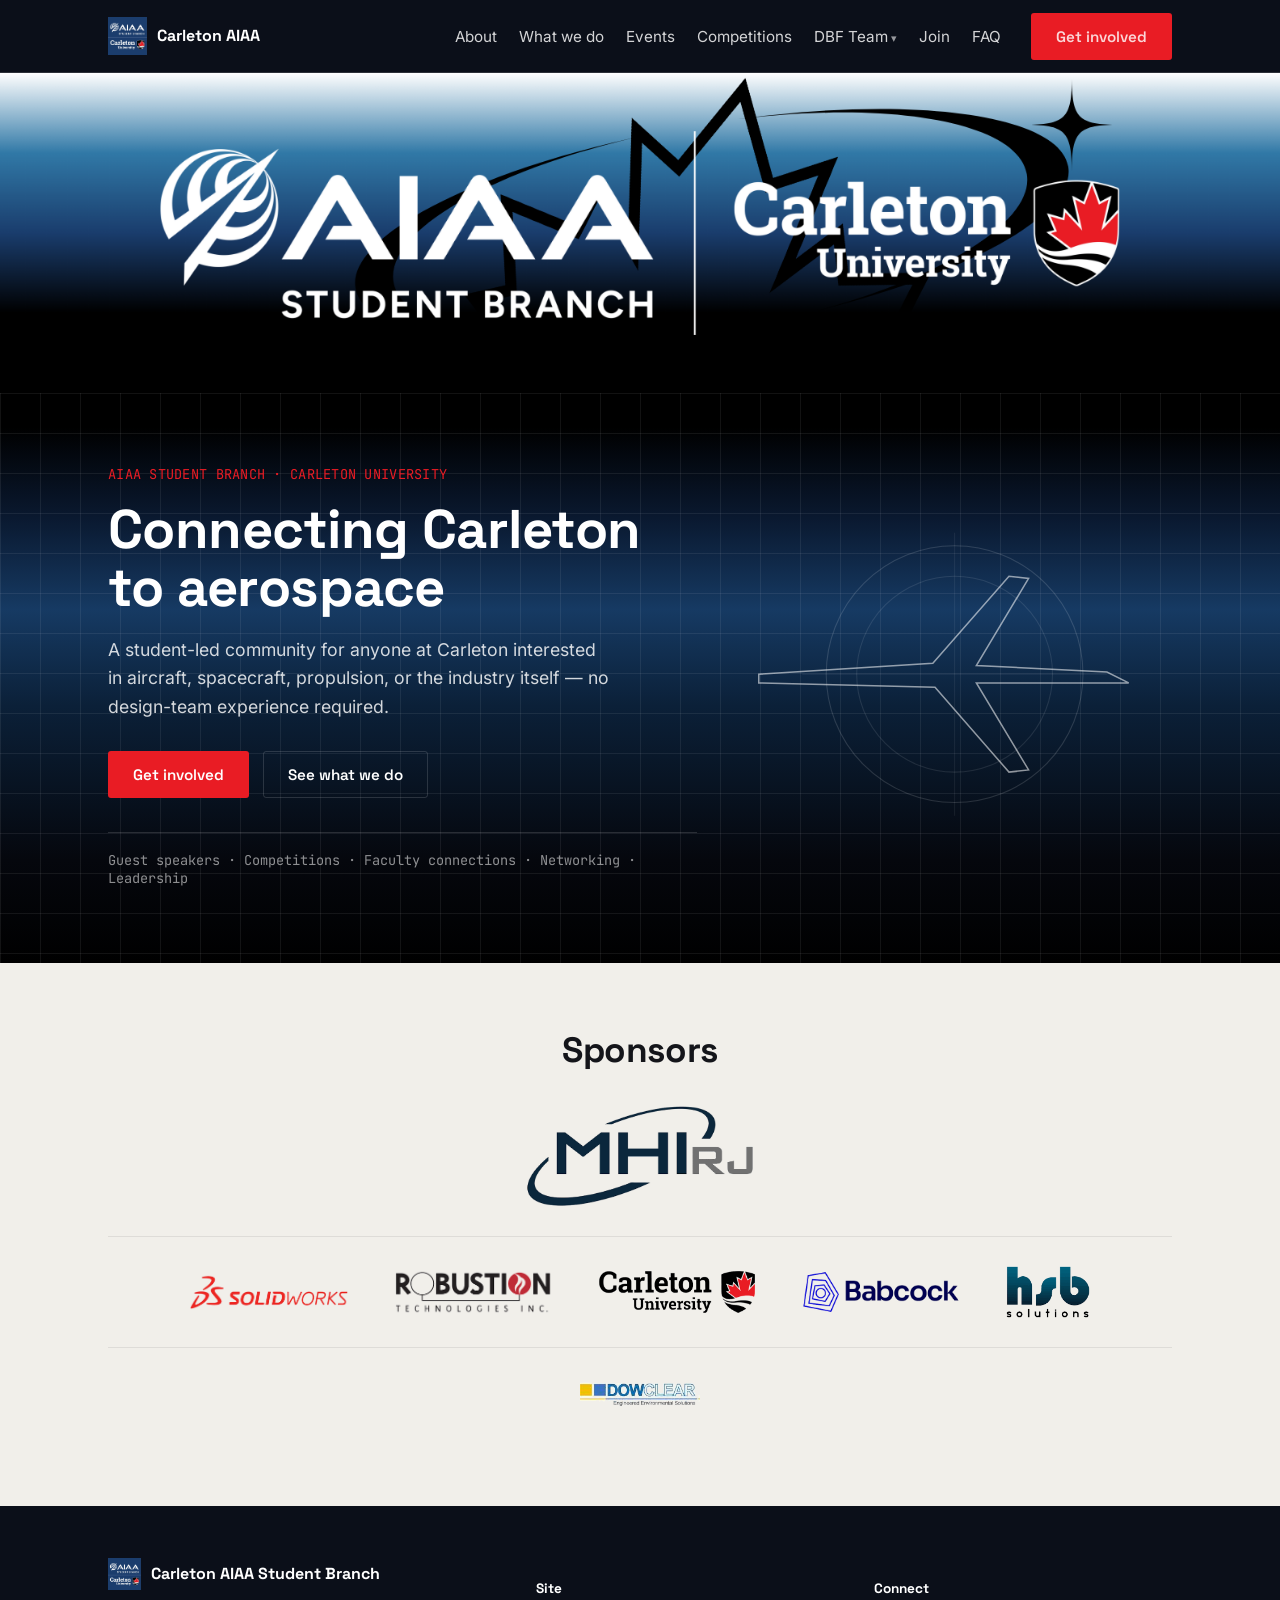
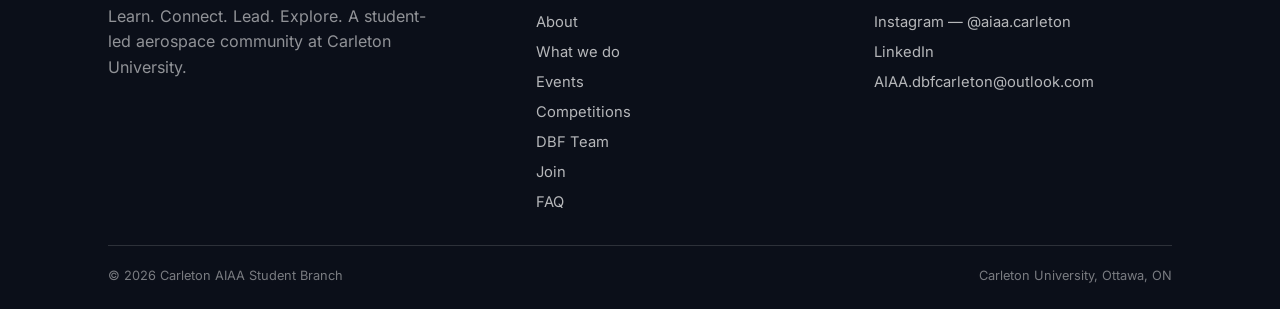
==== commit 09f87111: "Sponsor redesign" ====
--- a/index.html
+++ b/index.html
@@ -5,7 +5,7 @@
 <meta name="viewport" content="width=device-width, initial-scale=1">
 <title>Home — Carleton AIAA Student Branch</title>
 <meta name="description" content="The AIAA Student Branch at Carleton University — guest speakers, competitions like Design/Build/Fly, faculty connections, and a student-led aerospace community.">
-<link rel="stylesheet" href="style.css?v=2">
+<link rel="stylesheet" href="style.css?v=3">
 </head>
 <body>
 <nav class="nav">
@@ -76,14 +76,20 @@
     <div class="section-head" style="margin: 0 auto 8px; text-align:center;">
       <h2>Sponsors</h2>
     </div>
-    <div class="sponsor-strip">
-      <a href="https://mhirj.com/en" target="_blank" rel="noopener noreferrer" aria-label="MHI RJ Aviation Group (opens in a new tab)"><img class="tier-partner" src="assets/sponsor_mhirj.png" alt="MHI RJ Aviation Group"></a>
-      <a href="https://www.solidworks.com/" target="_blank" rel="noopener noreferrer" aria-label="SOLIDWORKS (opens in a new tab)"><img class="tier-gold" src="assets/sponsor_solidworks.png" alt="SOLIDWORKS"></a>
-      <a href="https://www.robustion.ca/" target="_blank" rel="noopener noreferrer" aria-label="Robustion Technologies Inc. (opens in a new tab)"><img class="tier-gold" src="assets/sponsor_robustion.png" alt="Robustion Technologies Inc."></a>
-      <a href="https://carleton.ca/" target="_blank" rel="noopener noreferrer" aria-label="Carleton University (opens in a new tab)"><img class="tier-gold" src="assets/sponsor_carleton.png" alt="Carleton University"></a>
-      <a href="https://www.babcockinternational.com/" target="_blank" rel="noopener noreferrer" aria-label="Babcock International (opens in a new tab)"><img class="tier-gold" src="assets/sponsor_babcock.png" alt="Babcock International"></a>
-      <a href="https://www.hsb-solutions.com/" target="_blank" rel="noopener noreferrer" aria-label="hsb solutions (opens in a new tab)"><img class="tier-gold" src="assets/sponsor_hsb.png" alt="hsb solutions"></a>
-      <a href="https://dowclear.com/" target="_blank" rel="noopener noreferrer" aria-label="Dowclear Engineered Environmental Solutions (opens in a new tab)"><img class="tier-silver" src="assets/sponsor_dowclear.png" alt="Dowclear Engineered Environmental Solutions"></a>
+    <div class="sponsor-tiers compact">
+      <div class="sponsor-tier tier-partner">
+        <a href="https://mhirj.com/en" target="_blank" rel="noopener noreferrer" aria-label="MHI RJ Aviation Group (opens in a new tab)"><img src="assets/sponsor_mhirj.png" alt="MHI RJ Aviation Group"></a>
+      </div>
+      <div class="sponsor-tier tier-gold">
+        <a href="https://www.solidworks.com/" target="_blank" rel="noopener noreferrer" aria-label="SOLIDWORKS (opens in a new tab)"><img src="assets/sponsor_solidworks.png" alt="SOLIDWORKS"></a>
+        <a href="https://www.robustion.ca/" target="_blank" rel="noopener noreferrer" aria-label="Robustion Technologies Inc. (opens in a new tab)"><img src="assets/sponsor_robustion.png" alt="Robustion Technologies Inc."></a>
+        <a href="https://carleton.ca/" target="_blank" rel="noopener noreferrer" aria-label="Carleton University (opens in a new tab)"><img src="assets/sponsor_carleton.png" alt="Carleton University"></a>
+        <a href="https://www.babcockinternational.com/" target="_blank" rel="noopener noreferrer" aria-label="Babcock International (opens in a new tab)"><img src="assets/sponsor_babcock.png" alt="Babcock International"></a>
+        <a href="https://www.hsb-solutions.com/" target="_blank" rel="noopener noreferrer" aria-label="hsb solutions (opens in a new tab)"><img src="assets/sponsor_hsb.png" alt="hsb solutions"></a>
+      </div>
+      <div class="sponsor-tier tier-silver">
+        <a href="https://dowclear.com/" target="_blank" rel="noopener noreferrer" aria-label="Dowclear Engineered Environmental Solutions (opens in a new tab)"><img src="assets/sponsor_dowclear.png" alt="Dowclear Engineered Environmental Solutions"></a>
+      </div>
     </div>
   </div>
 </section>
@@ -127,6 +133,6 @@
 </footer>
 
 <script src="events.js?v=2"></script>
-<script src="script.js?v=2"></script>
+<script src="script.js?v=3"></script>
 </body>
 </html>
--- a/style.css
+++ b/style.css
@@ -512,3 +512,42 @@
   .event-date { flex-direction: row; gap: 10px; align-items: baseline; justify-content: flex-start; }
   .event-date .ed-day { font-size: 1.4rem; }
 }
+
+/* ===================== Sponsor tiers (Sponsors page + homepage) =====================
+   One centred row per level, largest at the top: Partner > Gold > Silver > Bronze.
+   Each level caps logo height AND width so wide logos don't overpower tall ones. */
+.sponsor-tiers { display: flex; flex-direction: column; align-items: center; }
+.sponsor-tier {
+  display: flex; flex-wrap: wrap; align-items: center; justify-content: center;
+  gap: 32px 56px; width: 100%; padding: 40px 0;
+}
+.sponsor-tier + .sponsor-tier { border-top: 1px solid var(--line-light); }
+.sponsor-tier a { display: flex; line-height: 0; }
+.sponsor-tier img {
+  width: auto; object-fit: contain;
+  transition: transform 0.2s ease, opacity 0.2s ease;
+}
+.sponsor-tier a:hover img, .sponsor-tier a:focus-visible img { transform: translateY(-3px) scale(1.03); }
+.sponsor-tier.tier-partner img { height: 140px; max-width: 360px; }
+.sponsor-tier.tier-gold img    { height: 66px;  max-width: 180px; }
+.sponsor-tier.tier-silver img  { height: 44px;  max-width: 140px; }
+.sponsor-tier.tier-bronze img  { height: 34px;  max-width: 110px; }
+.sponsor-tier.tier-partner { padding-top: 8px; }
+.sponsor-tier.tier-gold { gap: 32px 48px; }
+
+/* homepage: same layout, a bit smaller */
+.sponsor-tiers.compact { margin-top: 28px; }
+.sponsor-tiers.compact .sponsor-tier { padding: 28px 0; gap: 26px 44px; }
+.sponsor-tiers.compact .sponsor-tier.tier-partner { padding-top: 4px; }
+.sponsor-tiers.compact .tier-partner img { height: 104px; max-width: 280px; }
+.sponsor-tiers.compact .tier-gold img    { height: 54px;  max-width: 160px; }
+.sponsor-tiers.compact .tier-silver img  { height: 38px;  max-width: 120px; }
+.sponsor-tiers.compact .tier-bronze img  { height: 30px;  max-width: 96px; }
+.sponsor-tiers.compact .sponsor-tier + .sponsor-tier { border-top-color: rgba(0,0,0,0.08); }
+
+@media (max-width: 700px) {
+  .sponsor-tier { padding: 28px 0; gap: 24px 32px; }
+  .sponsor-tier.tier-partner img, .sponsor-tiers.compact .tier-partner img { height: 92px; max-width: 240px; }
+  .sponsor-tier.tier-gold img, .sponsor-tiers.compact .tier-gold img { height: 48px; max-width: 132px; }
+  .sponsor-tier.tier-silver img, .sponsor-tiers.compact .tier-silver img { height: 36px; max-width: 108px; }
+}
